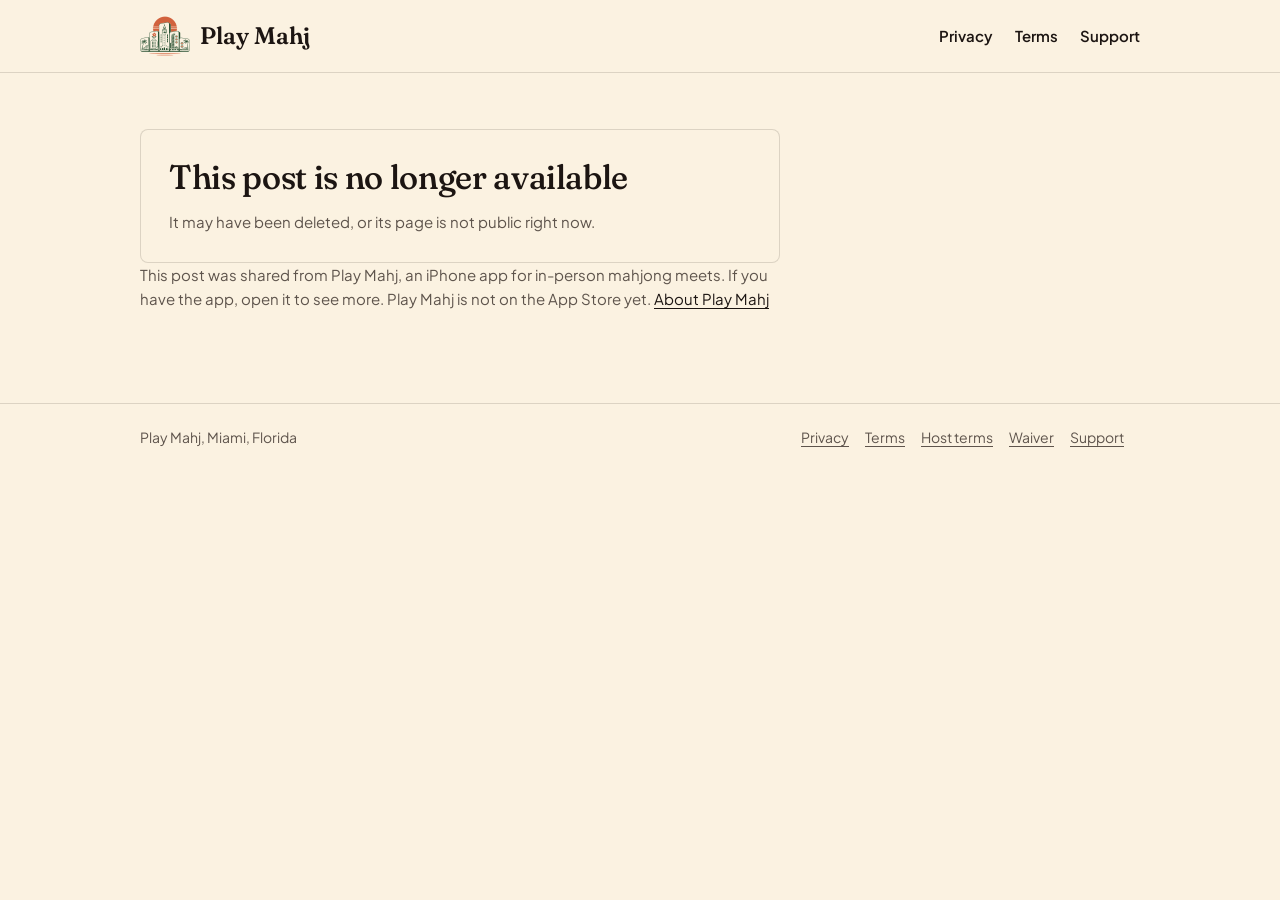
==== p/index.html @ 0d28951b "Play Mahj website: home, legal, support, share previews" ====
<!doctype html>
<html lang="en"><head><meta charset="utf-8"><meta name="viewport" content="width=device-width,initial-scale=1">
<title>A post on Play Mahj</title><meta name="description" content="Shared from Play Mahj, an iPhone app for in-person mahjong meets.">
<meta name="robots" content="noindex">
<meta property="og:site_name" content="Play Mahj"><meta property="og:title" content="A post on Play Mahj"><meta property="og:description" content="Shared from Play Mahj, an iPhone app for in-person mahjong meets.">
<meta property="og:image" content="https://playmahj.site/assets/card.png"><meta property="og:type" content="website"><meta name="twitter:card" content="summary">
<link rel="icon" href="/assets/icon-180.png"><link rel="apple-touch-icon" href="/assets/icon-180.png"><link rel="stylesheet" href="/assets/site.css">
</head><body data-kind="post">
<header class="top"><div class="wrap"><a class="brand" href="/"><img src="/assets/mark.png" alt="" width="50" height="40">Play Mahj</a><nav class="main" aria-label="Site"><a href="/privacy/">Privacy</a><a href="/terms/">Terms</a><a href="/support/">Support</a></nav></div></header>
<main><div class="wrap">
<article class="doc"><div class="card" id="preview" aria-live="polite" aria-busy="true"><p class="meta">Loading…</p></div>
<p class="note">This post was shared from Play Mahj, an iPhone app for in-person mahjong meets. If you have the app, open it to see more. Play Mahj is not on the App Store yet. <a href="/">About Play Mahj</a></p></article>
</div></main>
<footer class="end"><div class="wrap"><span>Play Mahj, Miami, Florida</span><span><a href="/privacy/">Privacy</a><a href="/terms/">Terms</a><a href="/host-terms/">Host terms</a><a href="/waiver/">Waiver</a><a href="/support/">Support</a></span></div></footer>
<script>
(function(){
 var kind=document.body.getAttribute("data-kind"),box=document.getElementById("preview"),id=new URLSearchParams(location.search).get("id")||"";
 function el(tag,cls,text){var e=document.createElement(tag);if(cls)e.className=cls;if(text!=null)e.textContent=text;return e}
 function show(nodes){box.replaceChildren.apply(box,nodes);box.removeAttribute("aria-busy")}
 function gone(){show([el("h2",null,kind==="post"?"This post is no longer available":"This meet is no longer available"),el("p","meta",kind==="post"?"It may have been deleted, or its page is not public right now.":"It may have been cancelled, it may have started already, or it is invite-only.")])}
 if(!/^[0-9a-f]{8}-[0-9a-f]{4}-[0-9a-f]{4}-[0-9a-f]{4}-[0-9a-f]{12}$/i.test(id)){gone();return}
 fetch("https://bdymisrejylsplforaqr.supabase.co/functions/v1/pm-share-preview?kind="+kind+"&id="+encodeURIComponent(id.toLowerCase()),{headers:{accept:"application/json"}}).then(function(r){
  if(r.status===404){gone();return null}
  if(!r.ok)throw new Error("http");
  return r.json()
 }).then(function(d){
  if(!d)return;
  if(kind==="post"){
   var who=el("div","who");who.append(el("span",null,String(d.page||"A page")),el("span","seal","\u2713 verified page"));
   var out=[who,el("p","what",String(d.text||""))];
   if(d.posted){var t=new Date(d.posted);if(!isNaN(t))out.push(el("p","meta","Posted "+t.toLocaleDateString(undefined,{year:"numeric",month:"long",day:"numeric"})))}
   show(out);document.title=String(d.page||"A post")+" on Play Mahj";
  }else{
   var rows=[el("h2",null,String(d.title||"Mahjong meet"))];
   if(d.when){var w=new Date(d.when);if(!isNaN(w))rows.push(el("p","what",w.toLocaleDateString(undefined,{weekday:"long",month:"long",day:"numeric"})+" at "+w.toLocaleTimeString(undefined,{hour:"numeric",minute:"2-digit"})))}
   if(d.place)rows.push(el("p","meta",String(d.place)));
   if(d.host)rows.push(el("p","meta","Hosted by "+String(d.host)));
   show(rows);document.title=String(d.title||"A meet")+" on Play Mahj";
  }
 }).catch(function(){show([el("h2",null,"This couldn\u2019t be loaded"),el("p","meta","Check your connection and open the link again.")])});
})();
</script></body></html>
---- assets/site.css ----
@font-face{font-family:"Fraunces";src:url("/assets/Fraunces.ttf") format("truetype");font-weight:100 900;font-display:swap}
@font-face{font-family:"Plus Jakarta Sans";src:url("/assets/PlusJakartaSans.ttf") format("truetype");font-weight:200 800;font-display:swap}
:root{--ivory:#FBF2E1;--deep:#F3E8D2;--ink:#1C1512;--ink2:#5E544C;--green:#244D2E;--terra:#A84A2A;--line:rgba(28,21,18,.14)}
*{box-sizing:border-box}html{-webkit-text-size-adjust:100%}
body{margin:0;background:var(--ivory);color:var(--ink);font:17px/1.6 "Plus Jakarta Sans",-apple-system,BlinkMacSystemFont,"Helvetica Neue",Arial,sans-serif}
a{color:var(--ink);text-underline-offset:3px}a:hover{color:var(--terra)}
.wrap{max-width:1040px;margin:0 auto;padding:0 20px}
header.top{border-bottom:1px solid var(--line)}
header.top .wrap{display:flex;align-items:center;justify-content:space-between;gap:16px;min-height:72px;flex-wrap:wrap}
.brand{display:flex;align-items:center;gap:10px;text-decoration:none;font:600 24px/1 "Fraunces",Georgia,serif;font-variation-settings:"SOFT" 60,"opsz" 60}
.brand img{height:40px;width:auto;display:block}
nav.main{display:flex;gap:22px;font-size:15px;font-weight:600}nav.main a{text-decoration:none;padding:12px 0}nav.main a[aria-current]{color:var(--green);text-decoration:underline}
h1,h2,h3{font-family:"Fraunces",Georgia,serif;font-variation-settings:"SOFT" 60,"opsz" 60;font-weight:500;line-height:1.12;letter-spacing:-.01em;margin:0}
h1{font-size:clamp(40px,7vw,68px)}h2{font-size:clamp(26px,3.6vw,34px)}h3{font-size:22px}
main{padding:56px 0 80px}
.hero{display:grid;grid-template-columns:1.15fr .85fr;gap:48px;align-items:center}
.hero p.lead{font-size:20px;line-height:1.5;margin:20px 0 0;max-width:34em}
.appicon{justify-self:center;width:min(280px,60vw);height:auto;border-radius:22.5%;display:block}
.block{background:var(--green);color:var(--ivory);padding:36px 32px;border-radius:8px;margin-top:64px}
.block h2{color:var(--ivory)}.block p{margin:12px 0 0;max-width:40em}.block a{color:var(--ivory)}
.cols{display:grid;grid-template-columns:repeat(3,1fr);gap:0;margin-top:64px;border-top:1px solid var(--line)}
.cols section{padding:28px 28px 8px 0;border-right:1px solid var(--line)}.cols section+section{padding-left:28px}.cols section:last-child{border-right:0}
.cols p{margin:10px 0 0;color:var(--ink2)}
.doc{max-width:720px}.doc h1{font-size:clamp(34px,5.4vw,48px);margin-bottom:10px}.doc h2{margin:40px 0 10px}.doc p,.doc li{margin:0 0 12px}.doc ul{padding-left:22px}
.doc strong{font-weight:700}.doc table{border-collapse:collapse;font-size:15px}.doc td,.doc th{border:1px solid var(--line);padding:6px 10px;text-align:left}
.btn{display:inline-block;background:var(--ink);color:var(--ivory);text-decoration:none;font-weight:700;padding:14px 22px;border-radius:8px;min-height:50px}.btn:hover{color:var(--ivory);background:var(--green)}
.card{border:1px solid var(--line);border-radius:8px;padding:28px;background:var(--ivory);max-width:640px}
.card .who{display:flex;align-items:baseline;flex-wrap:wrap;gap:2px 12px;font-weight:700}.card .who .seal{font-size:14px;white-space:nowrap}.card .who .seal{color:var(--green)}
.card .what{font-size:20px;line-height:1.5;margin:14px 0 0;white-space:pre-wrap;overflow-wrap:anywhere}
.card .meta{color:var(--ink2);font-size:15px;margin:14px 0 0}
.card h2{margin:0}
.note{color:var(--ink2);font-size:15px;margin-top:22px;max-width:640px}
footer.end{border-top:1px solid var(--line);color:var(--ink2);font-size:14px}footer.end .wrap{display:flex;justify-content:space-between;gap:16px;flex-wrap:wrap;padding-top:22px;padding-bottom:36px}
footer.end a{color:var(--ink2);margin-right:16px}
@media(max-width:760px){.hero{grid-template-columns:1fr;gap:36px}.cols{grid-template-columns:1fr}.cols section,.cols section+section{padding:22px 0 6px;border-right:0;border-bottom:1px solid var(--line)}.cols section:last-child{border-bottom:0}
 main{padding:36px 0 60px}.block{padding:28px 22px;margin-top:44px}.cols{margin-top:44px}nav.main{gap:18px}}
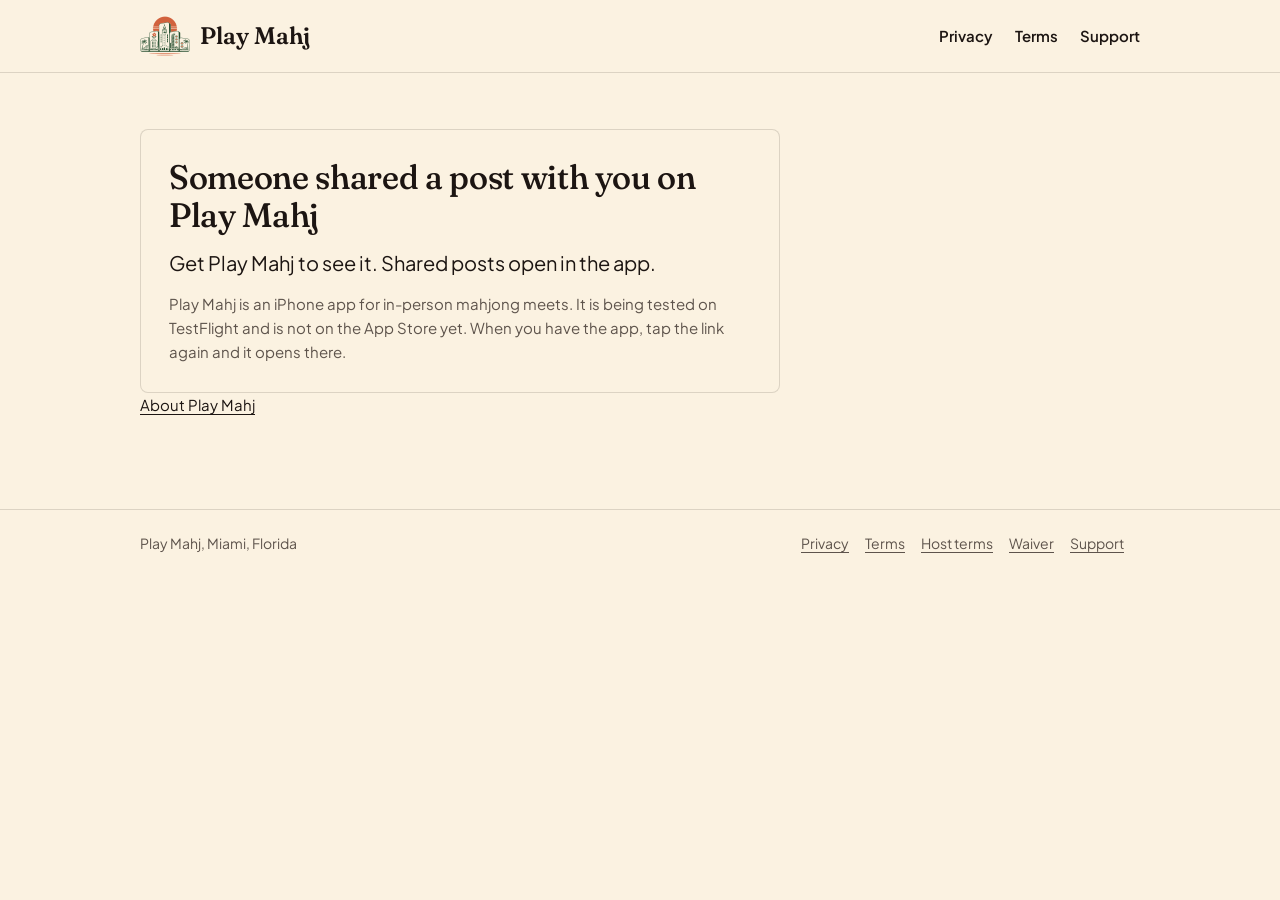
==== commit 6a036c2b: "Shared links show a gate only; universal links file" ====
--- a/p/index.html
+++ b/p/index.html
@@ -1,42 +1,18 @@
 <!doctype html>
 <html lang="en"><head><meta charset="utf-8"><meta name="viewport" content="width=device-width,initial-scale=1">
-<title>A post on Play Mahj</title><meta name="description" content="Shared from Play Mahj, an iPhone app for in-person mahjong meets.">
+<title>A post was shared with you · Play Mahj</title><meta name="description" content="Someone shared a post with you on Play Mahj. Get the app to see it.">
 <meta name="robots" content="noindex">
-<meta property="og:site_name" content="Play Mahj"><meta property="og:title" content="A post on Play Mahj"><meta property="og:description" content="Shared from Play Mahj, an iPhone app for in-person mahjong meets.">
+<meta property="og:site_name" content="Play Mahj"><meta property="og:title" content="A post was shared with you · Play Mahj"><meta property="og:description" content="Someone shared a post with you on Play Mahj. Get the app to see it.">
 <meta property="og:image" content="https://playmahj.site/assets/card.png"><meta property="og:type" content="website"><meta name="twitter:card" content="summary">
 <link rel="icon" href="/assets/icon-180.png"><link rel="apple-touch-icon" href="/assets/icon-180.png"><link rel="stylesheet" href="/assets/site.css">
-</head><body data-kind="post">
+</head><body>
 <header class="top"><div class="wrap"><a class="brand" href="/"><img src="/assets/mark.png" alt="" width="50" height="40">Play Mahj</a><nav class="main" aria-label="Site"><a href="/privacy/">Privacy</a><a href="/terms/">Terms</a><a href="/support/">Support</a></nav></div></header>
 <main><div class="wrap">
-<article class="doc"><div class="card" id="preview" aria-live="polite" aria-busy="true"><p class="meta">Loading…</p></div>
-<p class="note">This post was shared from Play Mahj, an iPhone app for in-person mahjong meets. If you have the app, open it to see more. Play Mahj is not on the App Store yet. <a href="/">About Play Mahj</a></p></article>
+<article class="doc"><div class="card">
+<h2>Someone shared a post with you on Play Mahj</h2>
+<p class="what">Get Play Mahj to see it. Shared posts open in the app.</p>
+<p class="meta">Play Mahj is an iPhone app for in-person mahjong meets. It is being tested on TestFlight and is not on the App Store yet. When you have the app, tap the link again and it opens there.</p>
+</div><p class="note"><a href="/">About Play Mahj</a></p></article>
 </div></main>
 <footer class="end"><div class="wrap"><span>Play Mahj, Miami, Florida</span><span><a href="/privacy/">Privacy</a><a href="/terms/">Terms</a><a href="/host-terms/">Host terms</a><a href="/waiver/">Waiver</a><a href="/support/">Support</a></span></div></footer>
-<script>
-(function(){
- var kind=document.body.getAttribute("data-kind"),box=document.getElementById("preview"),id=new URLSearchParams(location.search).get("id")||"";
- function el(tag,cls,text){var e=document.createElement(tag);if(cls)e.className=cls;if(text!=null)e.textContent=text;return e}
- function show(nodes){box.replaceChildren.apply(box,nodes);box.removeAttribute("aria-busy")}
- function gone(){show([el("h2",null,kind==="post"?"This post is no longer available":"This meet is no longer available"),el("p","meta",kind==="post"?"It may have been deleted, or its page is not public right now.":"It may have been cancelled, it may have started already, or it is invite-only.")])}
- if(!/^[0-9a-f]{8}-[0-9a-f]{4}-[0-9a-f]{4}-[0-9a-f]{4}-[0-9a-f]{12}$/i.test(id)){gone();return}
- fetch("https://bdymisrejylsplforaqr.supabase.co/functions/v1/pm-share-preview?kind="+kind+"&id="+encodeURIComponent(id.toLowerCase()),{headers:{accept:"application/json"}}).then(function(r){
-  if(r.status===404){gone();return null}
-  if(!r.ok)throw new Error("http");
-  return r.json()
- }).then(function(d){
-  if(!d)return;
-  if(kind==="post"){
-   var who=el("div","who");who.append(el("span",null,String(d.page||"A page")),el("span","seal","\u2713 verified page"));
-   var out=[who,el("p","what",String(d.text||""))];
-   if(d.posted){var t=new Date(d.posted);if(!isNaN(t))out.push(el("p","meta","Posted "+t.toLocaleDateString(undefined,{year:"numeric",month:"long",day:"numeric"})))}
-   show(out);document.title=String(d.page||"A post")+" on Play Mahj";
-  }else{
-   var rows=[el("h2",null,String(d.title||"Mahjong meet"))];
-   if(d.when){var w=new Date(d.when);if(!isNaN(w))rows.push(el("p","what",w.toLocaleDateString(undefined,{weekday:"long",month:"long",day:"numeric"})+" at "+w.toLocaleTimeString(undefined,{hour:"numeric",minute:"2-digit"})))}
-   if(d.place)rows.push(el("p","meta",String(d.place)));
-   if(d.host)rows.push(el("p","meta","Hosted by "+String(d.host)));
-   show(rows);document.title=String(d.title||"A meet")+" on Play Mahj";
-  }
- }).catch(function(){show([el("h2",null,"This couldn\u2019t be loaded"),el("p","meta","Check your connection and open the link again.")])});
-})();
-</script></body></html>
+</body></html>
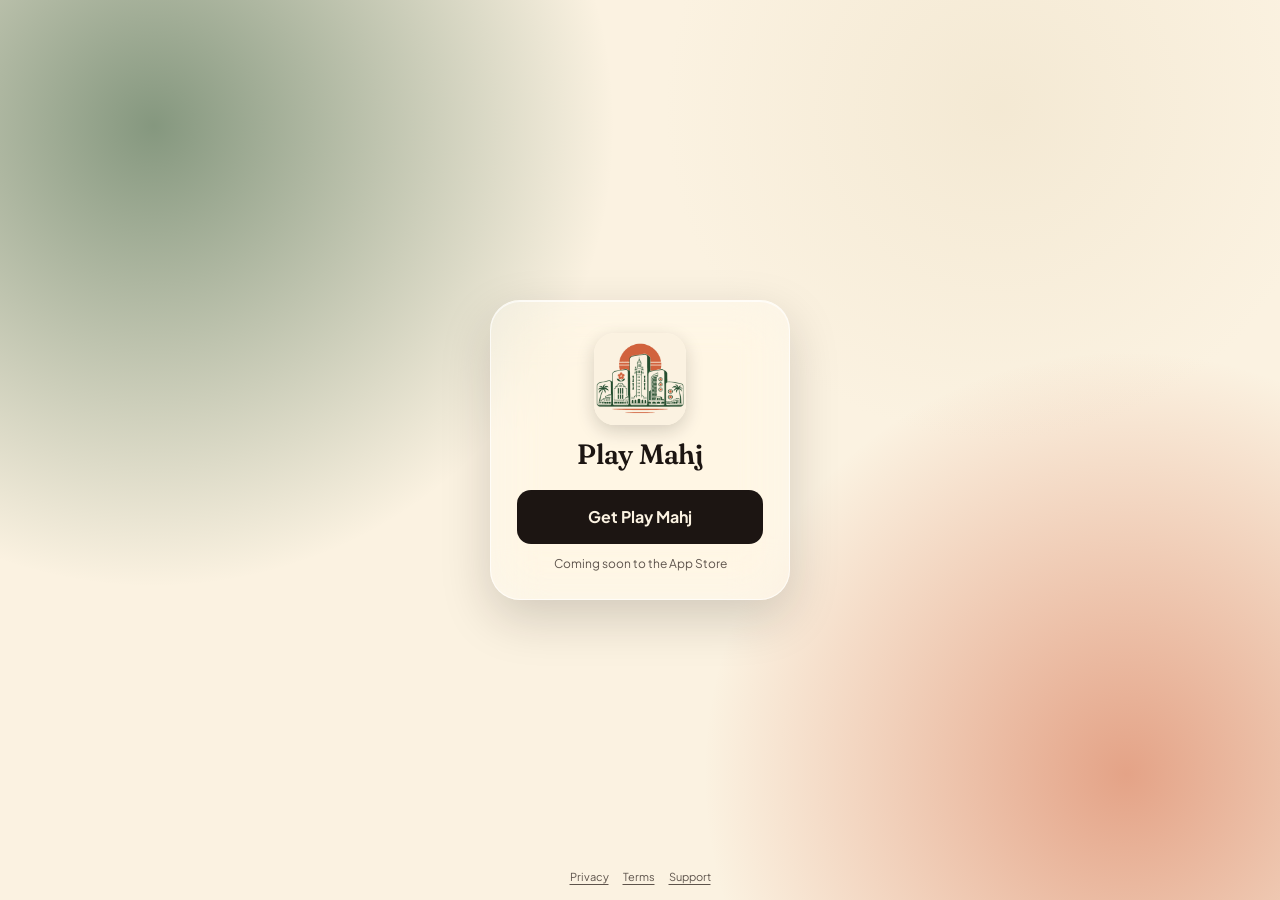
==== commit 0cc3bd79: "Shared links: a small glass box" ====
--- a/p/index.html
+++ b/p/index.html
@@ -1,18 +1,10 @@
 <!doctype html>
 <html lang="en"><head><meta charset="utf-8"><meta name="viewport" content="width=device-width,initial-scale=1">
-<title>A post was shared with you · Play Mahj</title><meta name="description" content="Someone shared a post with you on Play Mahj. Get the app to see it.">
-<meta name="robots" content="noindex">
-<meta property="og:site_name" content="Play Mahj"><meta property="og:title" content="A post was shared with you · Play Mahj"><meta property="og:description" content="Someone shared a post with you on Play Mahj. Get the app to see it.">
+<title>A post was shared with you · Play Mahj</title><meta name="description" content="Someone shared a post with you on Play Mahj. Get the app to see it."><meta name="robots" content="noindex">
+<meta property="og:site_name" content="Play Mahj"><meta property="og:title" content="Play Mahj"><meta property="og:description" content="Someone shared a post with you on Play Mahj. Get the app to see it.">
 <meta property="og:image" content="https://playmahj.site/assets/card.png"><meta property="og:type" content="website"><meta name="twitter:card" content="summary">
-<link rel="icon" href="/assets/icon-180.png"><link rel="apple-touch-icon" href="/assets/icon-180.png"><link rel="stylesheet" href="/assets/site.css">
-</head><body>
-<header class="top"><div class="wrap"><a class="brand" href="/"><img src="/assets/mark.png" alt="" width="50" height="40">Play Mahj</a><nav class="main" aria-label="Site"><a href="/privacy/">Privacy</a><a href="/terms/">Terms</a><a href="/support/">Support</a></nav></div></header>
-<main><div class="wrap">
-<article class="doc"><div class="card">
-<h2>Someone shared a post with you on Play Mahj</h2>
-<p class="what">Get Play Mahj to see it. Shared posts open in the app.</p>
-<p class="meta">Play Mahj is an iPhone app for in-person mahjong meets. It is being tested on TestFlight and is not on the App Store yet. When you have the app, tap the link again and it opens there.</p>
-</div><p class="note"><a href="/">About Play Mahj</a></p></article>
-</div></main>
-<footer class="end"><div class="wrap"><span>Play Mahj, Miami, Florida</span><span><a href="/privacy/">Privacy</a><a href="/terms/">Terms</a><a href="/host-terms/">Host terms</a><a href="/waiver/">Waiver</a><a href="/support/">Support</a></span></div></footer>
+<link rel="icon" href="/assets/icon-180.png"><link rel="apple-touch-icon" href="/assets/icon-180.png"><link rel="stylesheet" href="/assets/site.css"><link rel="stylesheet" href="/assets/gate.css">
+</head><body class="gate">
+<main class="glass"><img src="/assets/icon-560.png" alt="" width="92" height="92"><h1 class="name">Play Mahj</h1><a class="get" href="/">Get Play Mahj</a><p class="soon">Coming soon to the App Store</p></main>
+<footer class="gatefoot"><a href="/privacy/">Privacy</a><a href="/terms/">Terms</a><a href="/support/">Support</a></footer>
 </body></html>
--- a/assets/gate.css
+++ b/assets/gate.css
@@ -0,0 +1,11 @@
+html,body{height:100%}
+body.gate{margin:0;min-height:100%;display:flex;flex-direction:column;align-items:center;justify-content:center;color:var(--ink);
+ background:radial-gradient(60vmax 60vmax at 12% 14%,rgba(36,77,46,.55),transparent 60%),radial-gradient(55vmax 55vmax at 88% 86%,rgba(209,98,61,.55),transparent 60%),radial-gradient(40vmax 40vmax at 78% 12%,rgba(243,232,210,.9),transparent 65%),var(--ivory)}
+.glass{width:min(300px,82vw);padding:32px 26px 26px;border-radius:30px;text-align:center;background:rgba(255,255,255,.32);border:1px solid rgba(255,255,255,.65);
+ -webkit-backdrop-filter:blur(26px) saturate(150%);backdrop-filter:blur(26px) saturate(150%);box-shadow:0 18px 50px rgba(28,21,18,.18),inset 0 1px 0 rgba(255,255,255,.7)}
+.glass img{width:92px;height:92px;border-radius:22.5%;display:block;margin:0 auto 14px;box-shadow:0 6px 18px rgba(28,21,18,.18)}
+.glass .name{font:600 28px/1.1 "Fraunces",Georgia,serif;font-variation-settings:"SOFT" 60,"opsz" 60;margin:0 0 20px}
+.glass .get{display:block;background:var(--ink);color:var(--ivory);text-decoration:none;font-weight:700;font-size:16px;padding:14px 18px;border-radius:14px}
+.glass .get:hover{background:var(--green);color:var(--ivory)}
+.glass .soon{font-size:12px;color:var(--ink2);margin:10px 0 0}
+.gatefoot{position:fixed;left:0;right:0;bottom:14px;text-align:center;font-size:11px;color:var(--ink2)}.gatefoot a{color:var(--ink2);margin:0 7px}
